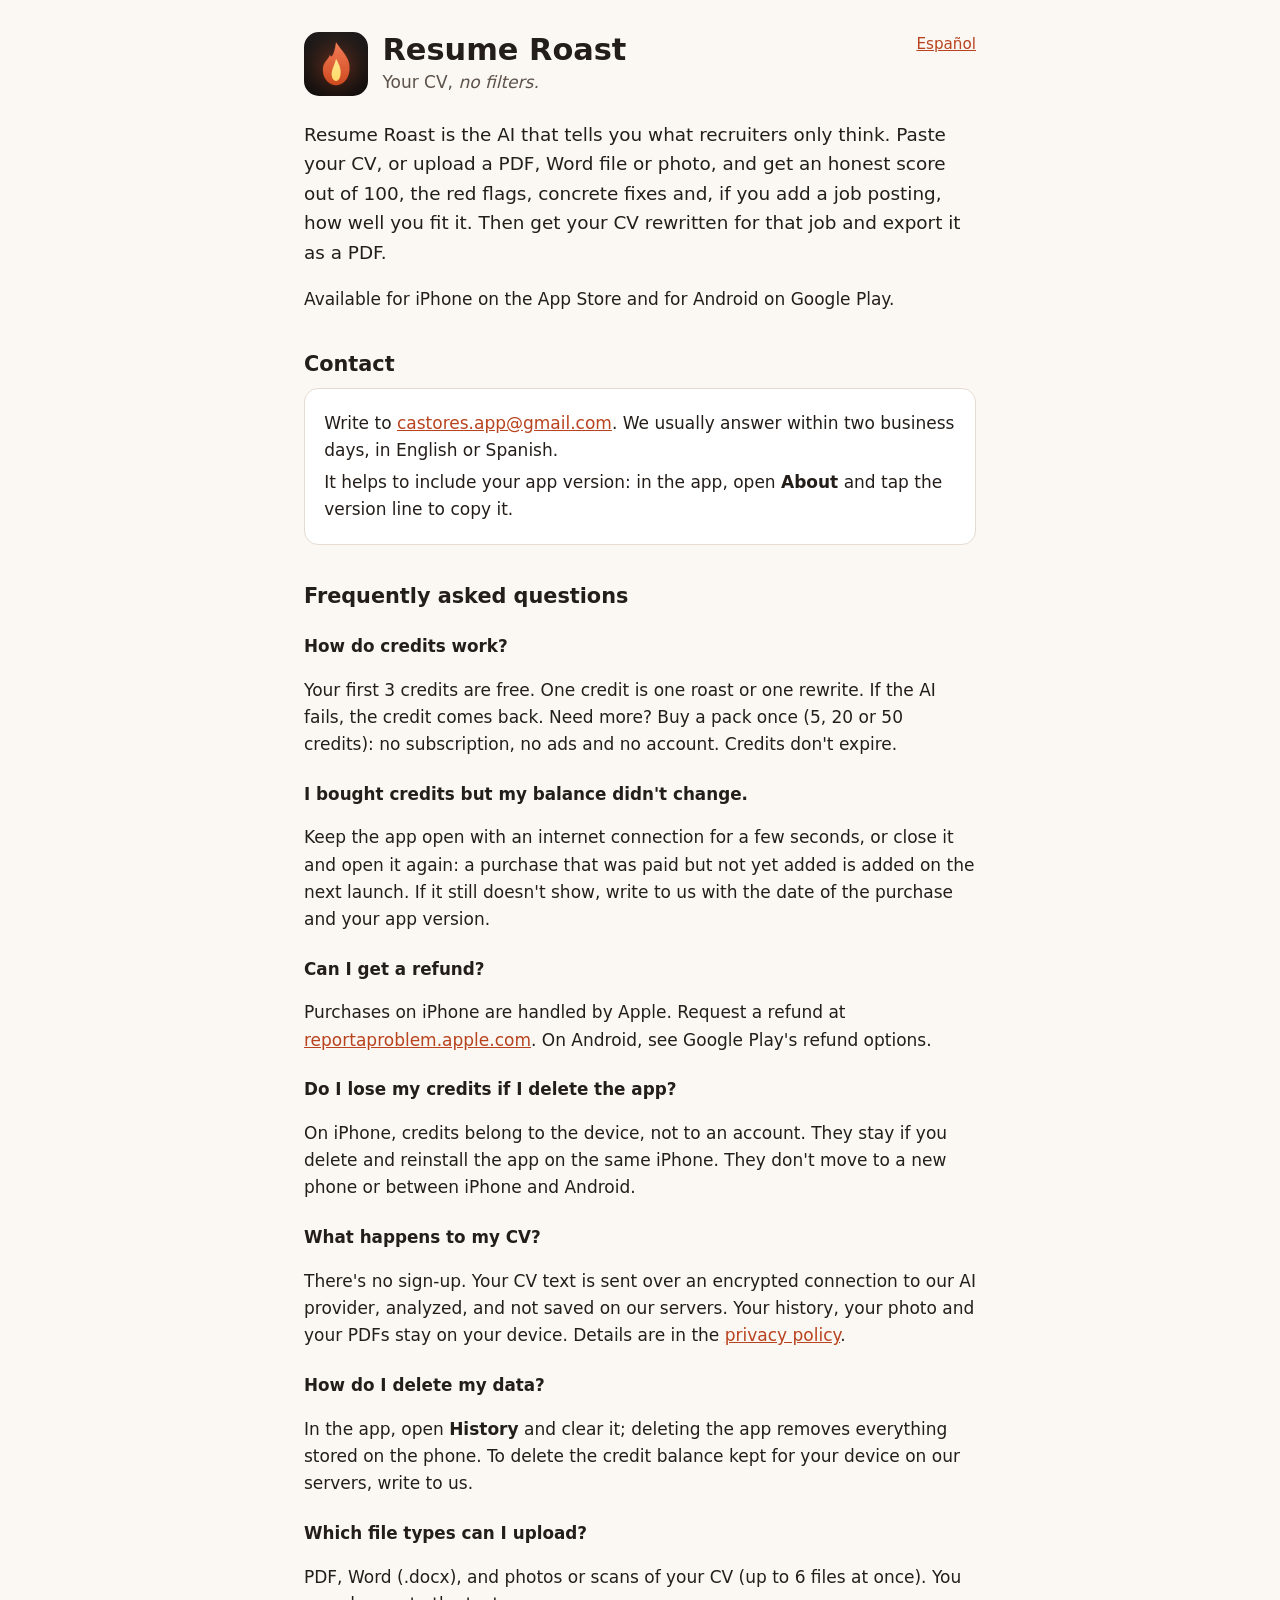
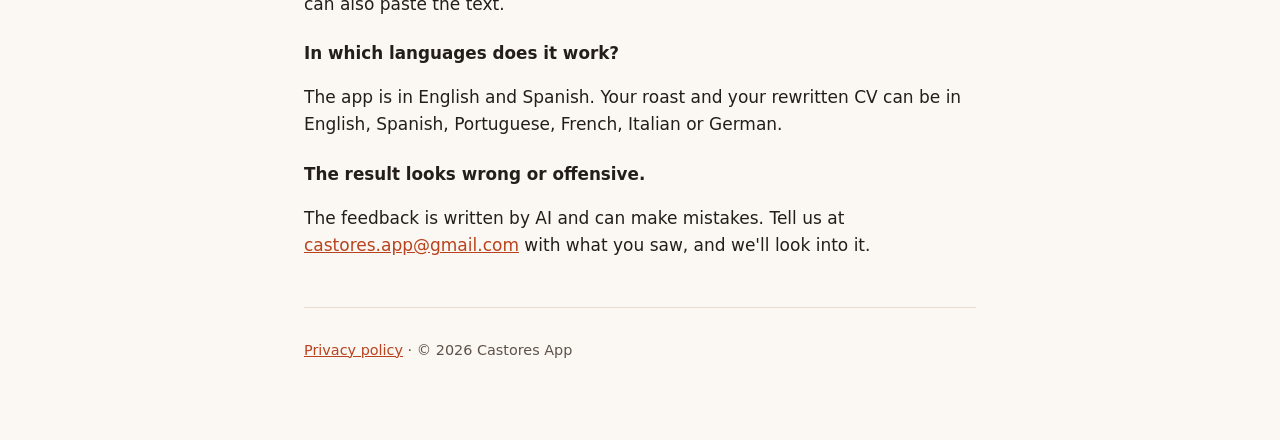
==== index.html @ f8a4fa4b "Add Resume Roast support page (EN/ES)" ====
<!doctype html>
<html lang="en">
<head>
<meta charset="utf-8">
<meta name="viewport" content="width=device-width, initial-scale=1">
<title>Resume Roast: support</title>
<meta name="description" content="Resume Roast gives your CV an honest AI score, red flags, concrete fixes and a rewrite for the job you want. Help, FAQ and contact.">
<link rel="alternate" hreflang="es" href="https://msalcedo23.github.io/resumeroast-support/es/">
<link rel="icon" href="icon.png">
<link rel="stylesheet" href="style.css">
</head>
<body>
<main>
<a class="lang" href="es/" hreflang="es">Español</a>
<header>
<img src="icon.png" alt="">
<div><h1>Resume Roast</h1><p>Your CV, <em>no filters.</em></p></div>
</header>

<p class="lead">Resume Roast is the AI that tells you what recruiters only think. Paste your CV, or upload a PDF, Word file or photo, and get an honest score out of 100, the red flags, concrete fixes and, if you add a job posting, how well you fit it. Then get your CV rewritten for that job and export it as a PDF.</p>
<p>Available for iPhone on the App Store and for Android on Google Play.</p>

<h2 id="contact">Contact</h2>
<div class="contact">
<p>Write to <a href="mailto:castores.app@gmail.com?subject=Resume%20Roast%20support">castores.app@gmail.com</a>. We usually answer within two business days, in English or Spanish.</p>
<p>It helps to include your app version: in the app, open <strong>About</strong> and tap the version line to copy it.</p>
</div>

<h2 id="faq">Frequently asked questions</h2>

<h3>How do credits work?</h3>
<p>Your first 3 credits are free. One credit is one roast or one rewrite. If the AI fails, the credit comes back. Need more? Buy a pack once (5, 20 or 50 credits): no subscription, no ads and no account. Credits don't expire.</p>

<h3>I bought credits but my balance didn't change.</h3>
<p>Keep the app open with an internet connection for a few seconds, or close it and open it again: a purchase that was paid but not yet added is added on the next launch. If it still doesn't show, write to us with the date of the purchase and your app version.</p>

<h3>Can I get a refund?</h3>
<p>Purchases on iPhone are handled by Apple. Request a refund at <a href="https://reportaproblem.apple.com">reportaproblem.apple.com</a>. On Android, see Google Play's refund options.</p>

<h3>Do I lose my credits if I delete the app?</h3>
<p>On iPhone, credits belong to the device, not to an account. They stay if you delete and reinstall the app on the same iPhone. They don't move to a new phone or between iPhone and Android.</p>

<h3>What happens to my CV?</h3>
<p>There's no sign-up. Your CV text is sent over an encrypted connection to our AI provider, analyzed, and not saved on our servers. Your history, your photo and your PDFs stay on your device. Details are in the <a href="https://msalcedo23.github.io/daily-quest-privacy-policy/resume-roast/">privacy policy</a>.</p>

<h3>How do I delete my data?</h3>
<p>In the app, open <strong>History</strong> and clear it; deleting the app removes everything stored on the phone. To delete the credit balance kept for your device on our servers, write to us.</p>

<h3>Which file types can I upload?</h3>
<p>PDF, Word (.docx), and photos or scans of your CV (up to 6 files at once). You can also paste the text.</p>

<h3>In which languages does it work?</h3>
<p>The app is in English and Spanish. Your roast and your rewritten CV can be in English, Spanish, Portuguese, French, Italian or German.</p>

<h3>The result looks wrong or offensive.</h3>
<p>The feedback is written by AI and can make mistakes. Tell us at <a href="mailto:castores.app@gmail.com?subject=Resume%20Roast%3A%20report%20a%20result">castores.app@gmail.com</a> with what you saw, and we'll look into it.</p>

<footer>
<p><a href="https://msalcedo23.github.io/daily-quest-privacy-policy/resume-roast/">Privacy policy</a> · © 2026 Castores App</p>
</footer>
</main>
</body>
</html>
---- style.css ----
:root { color-scheme: light dark; --paper:#FBF7F2; --ink:#241E1A; --soft:#5c524b; --line:#e6dcd2; --card:#ffffff; --ember:#C2410C; --link:#B8431E; }
@media (prefers-color-scheme: dark) { :root { --paper:#1C1B1A; --ink:#F3EBE4; --soft:#c4b8ae; --line:#3a3330; --card:#262321; --ember:#FF8A65; --link:#FF9E80; } }
* { box-sizing: border-box; }
body { margin:0; background:var(--paper); color:var(--ink); font:17px/1.6 system-ui,-apple-system,"Segoe UI",Roboto,sans-serif; }
main { max-width:44rem; margin:0 auto; padding:2rem 1rem 4rem; }
header { display:flex; align-items:center; gap:.9rem; margin-bottom:1.5rem; }
header img { width:64px; height:64px; border-radius:15px; }
header p { margin:0; color:var(--soft); }
h1 { font-size:1.9rem; line-height:1.2; margin:0; }
h1 em, .lead em { font-style:normal; color:var(--ember); }
h2 { font-size:1.3rem; line-height:1.3; margin:2.4rem 0 .6rem; }
h3 { font-size:1.05rem; margin:1.4rem 0 .3rem; }
.lead { font-size:1.15rem; }
a { color:var(--link); }
.contact { background:var(--card); border:1px solid var(--line); border-radius:14px; padding:1rem 1.2rem; }
.contact p { margin:.3rem 0; }
.lang { float:right; font-size:.95rem; }
footer { margin-top:3rem; padding-top:1rem; border-top:1px solid var(--line); color:var(--soft); font-size:.9rem; }
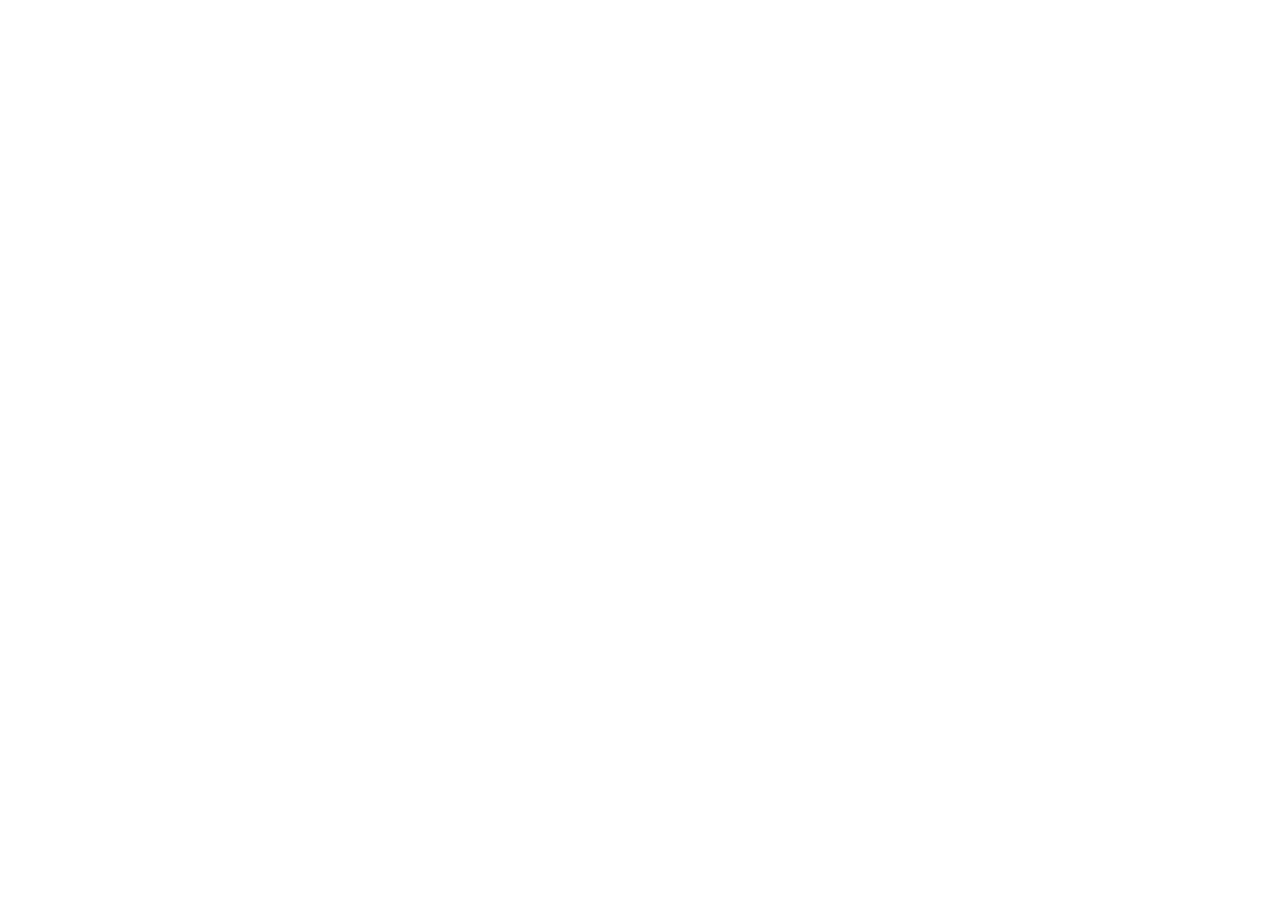
==== commit 76ef6c2e: "Redirect support pages to tutosapp.co" ====
--- a/index.html
+++ b/index.html
@@ -2,62 +2,13 @@
 <html lang="en">
 <head>
 <meta charset="utf-8">
-<meta name="viewport" content="width=device-width, initial-scale=1">
 <title>Resume Roast: support</title>
-<meta name="description" content="Resume Roast gives your CV an honest AI score, red flags, concrete fixes and a rewrite for the job you want. Help, FAQ and contact.">
-<link rel="alternate" hreflang="es" href="https://msalcedo23.github.io/resumeroast-support/es/">
-<link rel="icon" href="icon.png">
-<link rel="stylesheet" href="style.css">
+<meta name="robots" content="noindex">
+<meta http-equiv="refresh" content="0; url=https://tutosapp.co/resume-roast/support/">
+<link rel="canonical" href="https://tutosapp.co/resume-roast/support/">
+<script>location.replace("https://tutosapp.co/resume-roast/support/");</script>
 </head>
 <body>
-<main>
-<a class="lang" href="es/" hreflang="es">Español</a>
-<header>
-<img src="icon.png" alt="">
-<div><h1>Resume Roast</h1><p>Your CV, <em>no filters.</em></p></div>
-</header>
-
-<p class="lead">Resume Roast is the AI that tells you what recruiters only think. Paste your CV, or upload a PDF, Word file or photo, and get an honest score out of 100, the red flags, concrete fixes and, if you add a job posting, how well you fit it. Then get your CV rewritten for that job and export it as a PDF.</p>
-<p>Available for iPhone on the App Store and for Android on Google Play.</p>
-
-<h2 id="contact">Contact</h2>
-<div class="contact">
-<p>Write to <a href="mailto:castores.app@gmail.com?subject=Resume%20Roast%20support">castores.app@gmail.com</a>. We usually answer within two business days, in English or Spanish.</p>
-<p>It helps to include your app version: in the app, open <strong>About</strong> and tap the version line to copy it.</p>
-</div>
-
-<h2 id="faq">Frequently asked questions</h2>
-
-<h3>How do credits work?</h3>
-<p>Your first 3 credits are free. One credit is one roast or one rewrite. If the AI fails, the credit comes back. Need more? Buy a pack once (5, 20 or 50 credits): no subscription, no ads and no account. Credits don't expire.</p>
-
-<h3>I bought credits but my balance didn't change.</h3>
-<p>Keep the app open with an internet connection for a few seconds, or close it and open it again: a purchase that was paid but not yet added is added on the next launch. If it still doesn't show, write to us with the date of the purchase and your app version.</p>
-
-<h3>Can I get a refund?</h3>
-<p>Purchases on iPhone are handled by Apple. Request a refund at <a href="https://reportaproblem.apple.com">reportaproblem.apple.com</a>. On Android, see Google Play's refund options.</p>
-
-<h3>Do I lose my credits if I delete the app?</h3>
-<p>On iPhone, credits belong to the device, not to an account. They stay if you delete and reinstall the app on the same iPhone. They don't move to a new phone or between iPhone and Android.</p>
-
-<h3>What happens to my CV?</h3>
-<p>There's no sign-up. Your CV text is sent over an encrypted connection to our AI provider, analyzed, and not saved on our servers. Your history, your photo and your PDFs stay on your device. Details are in the <a href="https://msalcedo23.github.io/daily-quest-privacy-policy/resume-roast/">privacy policy</a>.</p>
-
-<h3>How do I delete my data?</h3>
-<p>In the app, open <strong>History</strong> and clear it; deleting the app removes everything stored on the phone. To delete the credit balance kept for your device on our servers, write to us.</p>
-
-<h3>Which file types can I upload?</h3>
-<p>PDF, Word (.docx), and photos or scans of your CV (up to 6 files at once). You can also paste the text.</p>
-
-<h3>In which languages does it work?</h3>
-<p>The app is in English and Spanish. Your roast and your rewritten CV can be in English, Spanish, Portuguese, French, Italian or German.</p>
-
-<h3>The result looks wrong or offensive.</h3>
-<p>The feedback is written by AI and can make mistakes. Tell us at <a href="mailto:castores.app@gmail.com?subject=Resume%20Roast%3A%20report%20a%20result">castores.app@gmail.com</a> with what you saw, and we'll look into it.</p>
-
-<footer>
-<p><a href="https://msalcedo23.github.io/daily-quest-privacy-policy/resume-roast/">Privacy policy</a> · © 2026 Castores App</p>
-</footer>
-</main>
+<p>This page moved to <a href="https://tutosapp.co/resume-roast/support/">https://tutosapp.co/resume-roast/support/</a></p>
 </body>
 </html>
